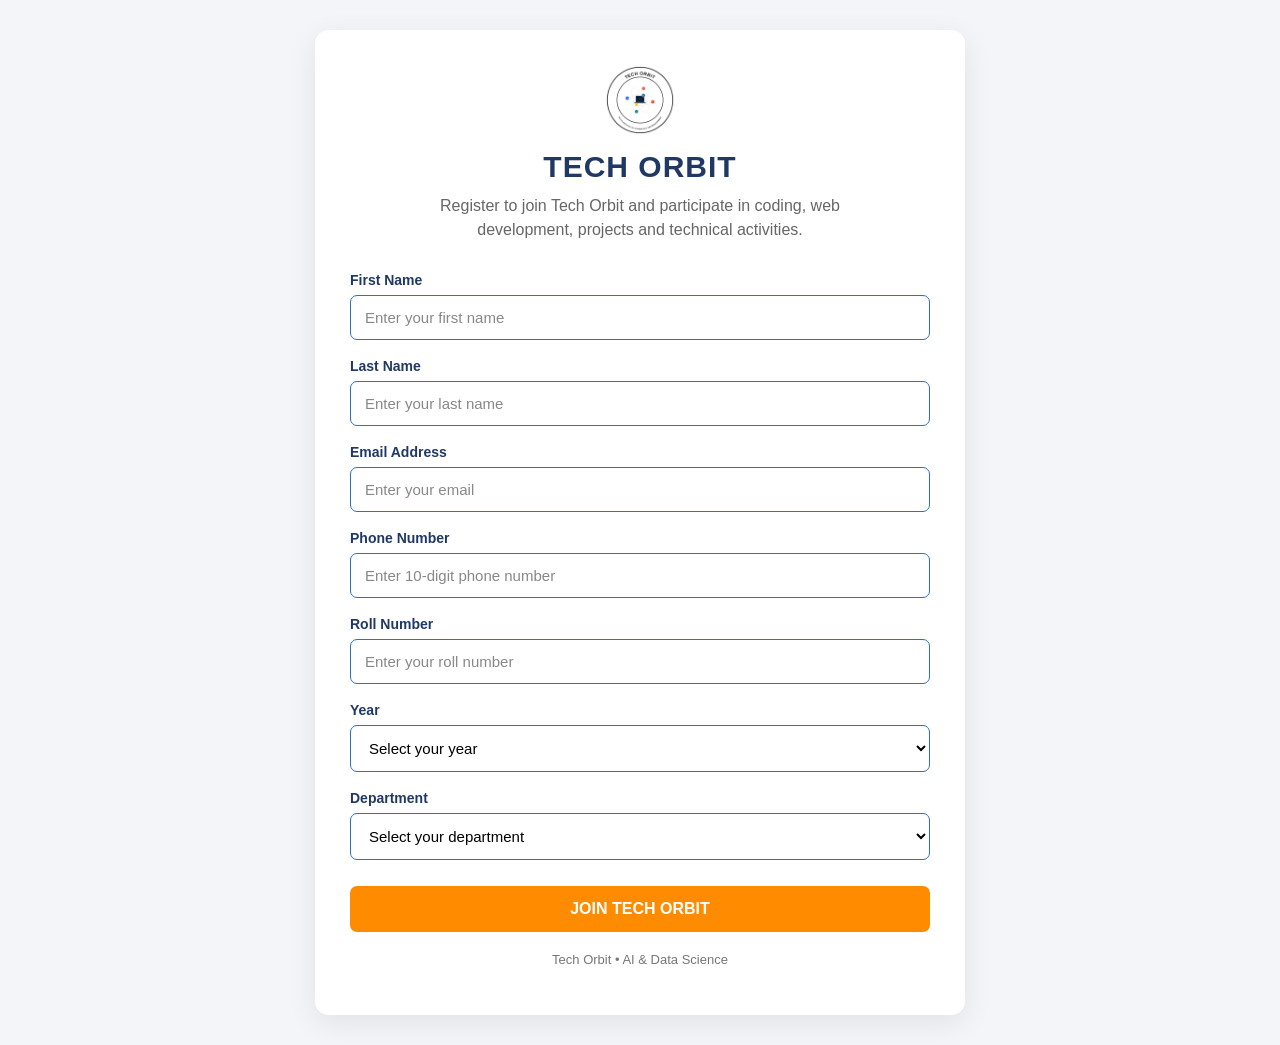
==== register.html @ 5ddd88da "Initial Tech Orbit registration project" ====
<!DOCTYPE html>
<html lang="en">
<head>
    <meta charset="UTF-8">
    <meta name="viewport" content="width=device-width, initial-scale=1.0">

    <title>Tech Orbit Registration - Test</title>
    <style>
        * {
            box-sizing: border-box;
        }

        body {
            margin: 0;
            padding: 30px 15px;
            font-family: Arial, sans-serif;
            background: #f3f5f8;
        }

        .container {
            max-width: 650px;
            margin: auto;
            background: #ffffff;
            padding: 35px;
            border-radius: 14px;
            box-shadow: 0 8px 30px rgba(0, 0, 0, 0.08);
        }

        .logo {
            display: block;
            width: 70px;
            height: 70px;
            object-fit: contain;
            margin: 0 auto 15px;
        }

        h1 {
            margin: 0;
            text-align: center;
            color: #1F3864;
            font-size: 30px;
            letter-spacing: 1px;
        }

        .subtitle {
            text-align: center;
            color: #666;
            margin: 10px auto 30px;
            line-height: 1.5;
            max-width: 500px;
        }

        .form-group {
            margin-bottom: 18px;
        }

        label {
            display: block;
            margin-bottom: 7px;
            color: #1F3864;
            font-weight: 600;
            font-size: 14px;
        }

        input,
        select {
            width: 100%;
            padding: 13px 14px;
            border: 1px solid #2E6FBE;
            border-radius: 7px;
            font-size: 15px;
            outline: none;
            background: white;
            transition: 0.2s;
        }

        input:focus,
        select:focus {
            border-color: #1F3864;
            box-shadow: 0 0 0 3px rgba(46, 111, 190, 0.12);
        }

        input::placeholder {
            color: #888;
        }

        button {
            width: 100%;
            padding: 14px;
            margin-top: 8px;
            background: #FF8C00;
            color: white;
            border: none;
            border-radius: 7px;
            font-size: 16px;
            font-weight: bold;
            cursor: pointer;
            transition: 0.2s;
        }

        button:hover {
            background: #E36C09;
        }

        .footer-text {
            text-align: center;
            color: #777;
            font-size: 13px;
            margin-top: 20px;
        }

        @media (max-width: 600px) {
            body {
                padding: 15px;
            }

            .container {
                padding: 25px 20px;
            }

            h1 {
                font-size: 25px;
            }
        }
    </style>
</head>

<body>

    <div class="container">

        <!--
            Put your Tech Orbit logo in the same folder
            and change the filename if necessary.
        -->
        <img src="logo.jpeg" alt="Tech Orbit Logo" class="logo">

        <h1>TECH ORBIT</h1>

        <p class="subtitle">
            Register to join Tech Orbit and participate in
            coding, web development, projects and technical activities.
        </p>

        <form id="form">

            <div class="form-group">
                <label for="fname">First Name</label>
                <input
                    type="text"
                    id="fname"
                    placeholder="Enter your first name"
                    required
                >
            </div>

            <div class="form-group">
                <label for="lname">Last Name</label>
                <input
                    type="text"
                    id="lname"
                    placeholder="Enter your last name"
                    required
                >
            </div>

            <div class="form-group">
                <label for="email">Email Address</label>
                <input
                    type="email"
                    id="email"
                    placeholder="Enter your email"
                    required 
                >
            </div>

            <div class="form-group">
                <label for="phone">Phone Number</label>
                <input
                    type="tel"
                    id="phone"
                    placeholder="Enter 10-digit phone number"
                    pattern="[0-9]{10}"
                    maxlength="10"
                    required
                >
            </div>

            <div class="form-group">
                <label for="roll">Roll Number</label>
                <input
                    type="text"
                    id="roll"
                    placeholder="Enter your roll number"
                    required
                >
            </div>

            <div class="form-group">
                <label for="year">Year</label>

                <select id="year" required>
                    <option value="">Select your year</option>
                    <option value="2nd Year">2nd Year</option>
                    <option value="3rd Year">3rd Year</option>
                    <option value="Final Year">Final Year</option>
                </select>
            </div>

            <div class="form-group">
                <label for="dept">Department</label>

                <select id="dept" required>
                    <option value="">Select your department</option>
                    <option value="AI&DS">Artificial intelligence & Data Science</option>
                    </select>
            </div>

            <button type="submit">
                JOIN TECH ORBIT
            </button>

        </form>

        <p class="footer-text">
            Tech Orbit • AI & Data Science
        </p>

    </div>


    <script>

        document.getElementById("form").addEventListener("submit", function(e) {

            e.preventDefault();

            const data = {
                timestamp: new Date().toLocaleString(),

                firstName:
                    document.getElementById("fname").value.trim(),

                lastName:
                    document.getElementById("lname").value.trim(),

                email:
                    document.getElementById("email").value.trim(),

                phone:
                    document.getElementById("phone").value.trim(),

                rollNo:
                    document.getElementById("roll").value.trim(),

                year:
                    document.getElementById("year").value,

                department:
                    document.getElementById("dept").value
            };


            // Save registration locally
            let registrations =
                JSON.parse(localStorage.getItem("registrations")) || [];

            registrations.push(data);

            localStorage.setItem(
                "registrations",
                JSON.stringify(registrations)
            );


            alert(
                "Registration Successful!\n\n" +
                "Thank you for joining Tech Orbit!"
            );


            this.reset();

        });

    </script>

</body>
</html>
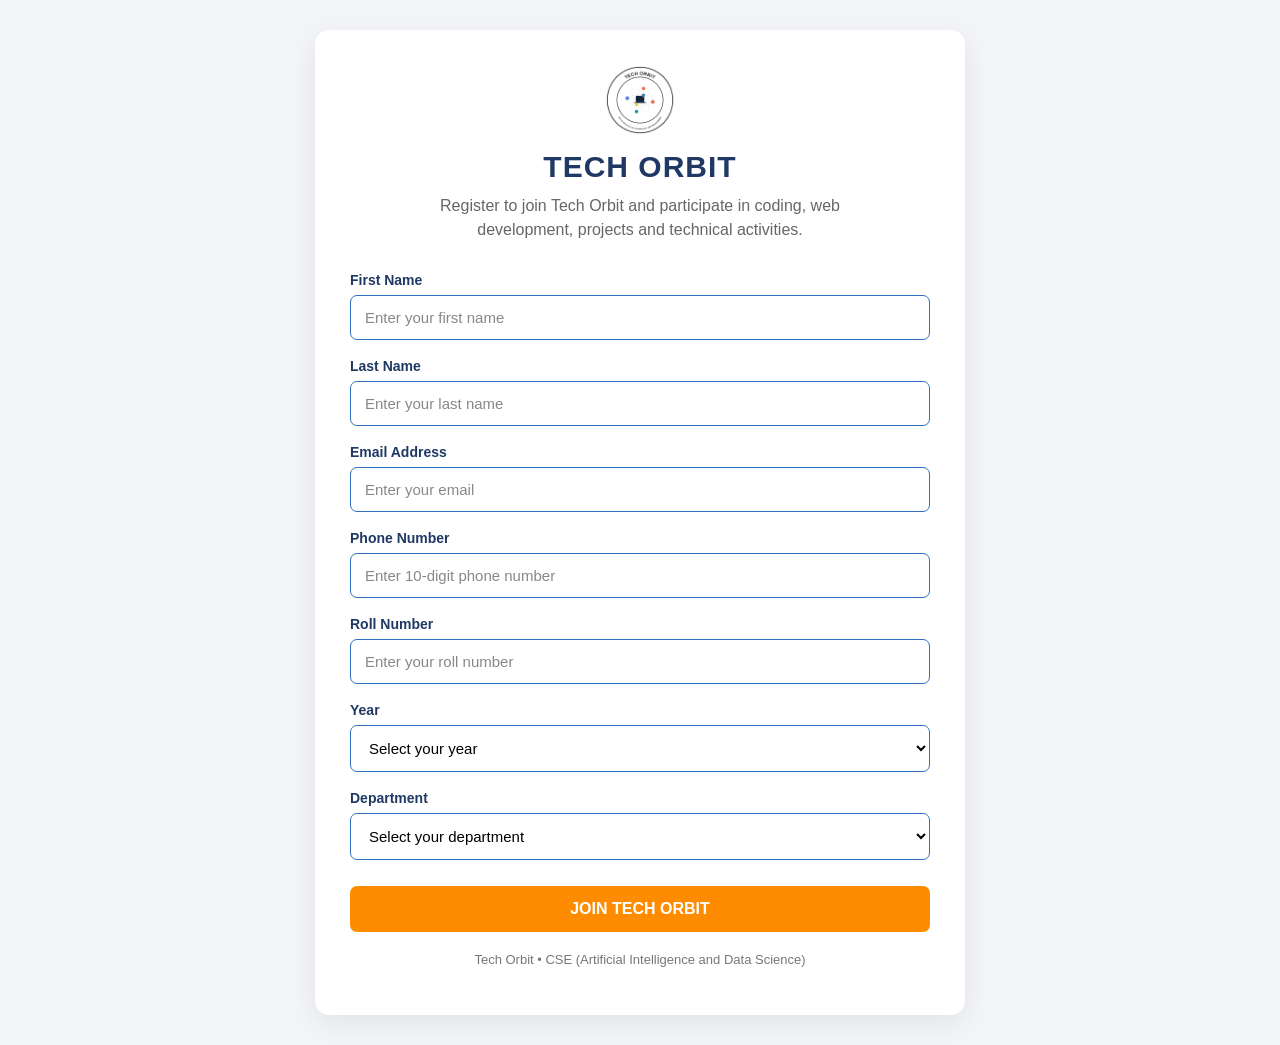
==== commit b1824122: "Add Supabase admin dashboard" ====
--- a/register.html
+++ b/register.html
@@ -1,289 +1,419 @@
-<!DOCTYPE html>
+<!doctype html>
 <html lang="en">
-<head>
-    <meta charset="UTF-8">
-    <meta name="viewport" content="width=device-width, initial-scale=1.0">
-
-    <title>Tech Orbit Registration - Test</title>
+  <head>
+    <meta charset="UTF-8" />
+    <meta name="viewport" content="width=device-width, initial-scale=1.0" />
+
+    <title>Tech Orbit Registration</title>
+
     <style>
-        * {
-            box-sizing: border-box;
+      * {
+        box-sizing: border-box;
+      }
+
+      body {
+        margin: 0;
+        padding: 30px 15px;
+        font-family: Arial, sans-serif;
+        background: #f3f5f8;
+      }
+
+      .container {
+        max-width: 650px;
+        margin: auto;
+        background: #ffffff;
+        padding: 35px;
+        border-radius: 14px;
+        box-shadow: 0 8px 30px rgba(0, 0, 0, 0.08);
+      }
+
+      .logo {
+        display: block;
+        width: 70px;
+        height: 70px;
+        object-fit: contain;
+        margin: 0 auto 15px;
+      }
+
+      h1 {
+        margin: 0;
+        text-align: center;
+        color: #1f3864;
+        font-size: 30px;
+        letter-spacing: 1px;
+      }
+
+      .subtitle {
+        text-align: center;
+        color: #666;
+        margin: 10px auto 30px;
+        line-height: 1.5;
+        max-width: 500px;
+      }
+
+      .form-group {
+        margin-bottom: 18px;
+      }
+
+      label {
+        display: block;
+        margin-bottom: 7px;
+        color: #1f3864;
+        font-weight: 600;
+        font-size: 14px;
+      }
+
+      input,
+      select {
+        width: 100%;
+        padding: 13px 14px;
+        border: 1px solid #2e6fbe;
+        border-radius: 7px;
+        font-size: 15px;
+        outline: none;
+        background: white;
+        transition: 0.2s;
+      }
+
+      input:focus,
+      select:focus {
+        border-color: #1f3864;
+        box-shadow: 0 0 0 3px rgba(46, 111, 190, 0.12);
+      }
+
+      input::placeholder {
+        color: #888;
+      }
+
+      button {
+        width: 100%;
+        padding: 14px;
+        margin-top: 8px;
+        background: #ff8c00;
+        color: white;
+        border: none;
+        border-radius: 7px;
+        font-size: 16px;
+        font-weight: bold;
+        cursor: pointer;
+        transition: 0.2s;
+      }
+
+      button:hover {
+        background: #e36c09;
+      }
+
+      button:disabled {
+        background: #999;
+        cursor: not-allowed;
+      }
+
+      .footer-text {
+        text-align: center;
+        color: #777;
+        font-size: 13px;
+        margin-top: 20px;
+      }
+
+      .status {
+        display: none;
+        margin-top: 15px;
+        padding: 12px;
+        border-radius: 7px;
+        text-align: center;
+        font-size: 14px;
+      }
+
+      .success {
+        display: block;
+        background: #e8f7ee;
+        color: #18743a;
+      }
+
+      .error {
+        display: block;
+        background: #fdeaea;
+        color: #b42318;
+      }
+
+      @media (max-width: 600px) {
+        body {
+          padding: 15px;
         }
 
-        body {
-            margin: 0;
-            padding: 30px 15px;
-            font-family: Arial, sans-serif;
-            background: #f3f5f8;
+        .container {
+          padding: 25px 20px;
         }
 
-        .container {
-            max-width: 650px;
-            margin: auto;
-            background: #ffffff;
-            padding: 35px;
-            border-radius: 14px;
-            box-shadow: 0 8px 30px rgba(0, 0, 0, 0.08);
+        h1 {
+          font-size: 25px;
         }
-
-        .logo {
-            display: block;
-            width: 70px;
-            height: 70px;
-            object-fit: contain;
-            margin: 0 auto 15px;
+      }
+    </style>
+  </head>
+
+  <body>
+    <div class="container">
+      <!-- Tech Orbit Logo -->
+      <img src="logo.jpeg" alt="Tech Orbit Logo" class="logo" />
+
+      <h1>TECH ORBIT</h1>
+
+      <p class="subtitle">
+        Register to join Tech Orbit and participate in coding, web development,
+        projects and technical activities.
+      </p>
+
+      <form id="form">
+        <!-- First Name -->
+        <div class="form-group">
+          <label for="fname"> First Name </label>
+
+          <input
+            type="text"
+            id="fname"
+            placeholder="Enter your first name"
+            required
+          />
+        </div>
+
+        <!-- Last Name -->
+        <div class="form-group">
+          <label for="lname"> Last Name </label>
+
+          <input
+            type="text"
+            id="lname"
+            placeholder="Enter your last name"
+            required
+          />
+        </div>
+
+        <!-- Email -->
+        <div class="form-group">
+          <label for="email"> Email Address </label>
+
+          <input
+            type="email"
+            id="email"
+            placeholder="Enter your email"
+            required
+          />
+        </div>
+
+        <!-- Phone -->
+        <div class="form-group">
+          <label for="phone"> Phone Number </label>
+
+          <input
+            type="tel"
+            id="phone"
+            placeholder="Enter 10-digit phone number"
+            pattern="[0-9]{10}"
+            maxlength="10"
+            inputmode="numeric"
+            required
+          />
+        </div>
+
+        <!-- Roll Number -->
+        <div class="form-group">
+          <label for="roll"> Roll Number </label>
+
+          <input
+            type="text"
+            id="roll"
+            placeholder="Enter your roll number"
+            required
+          />
+        </div>
+
+        <!-- Year -->
+        <div class="form-group">
+          <label for="year"> Year </label>
+
+          <select id="year" required>
+            <option value="">Select your year</option>
+
+            <option value="2nd Year">2nd Year</option>
+
+            <option value="3rd Year">3rd Year</option>
+
+            <option value="Final Year">Final Year</option>
+          </select>
+        </div>
+
+        <!-- Department -->
+        <div class="form-group">
+          <label for="dept"> Department </label>
+
+          <select id="dept" required>
+            <option value="">Select your department</option>
+
+            <option value="CSE (Artificial Intelligence and Data Science)">
+              CSE (Artificial Intelligence and Data Science)
+            </option>
+          </select>
+        </div>
+
+        <!-- Submit -->
+        <button type="submit" id="submitBtn">JOIN TECH ORBIT</button>
+
+        <!-- Status message -->
+        <div id="status" class="status"></div>
+      </form>
+
+      <p class="footer-text">
+        Tech Orbit • CSE (Artificial Intelligence and Data Science)
+      </p>
+    </div>
+
+    <script>
+      // =====================================================
+      // SUPABASE CONFIGURATION
+      // =====================================================
+
+const SUPABASE_URL =
+    "https://seltfnpxbmekyskxztmv.supabase.co";
+
+      const SUPABASE_KEY = "sb_publishable_Euu6tTc4yeQBhMvWo1VuNQ_vBKvxhs9";
+
+      // =====================================================
+      // FORM
+      // =====================================================
+
+      const form = document.getElementById("form");
+
+      const submitButton = document.getElementById("submitBtn");
+
+      const status = document.getElementById("status");
+
+      // =====================================================
+      // SHOW STATUS
+      // =====================================================
+
+      function showStatus(message, type) {
+        status.textContent = message;
+
+        status.className = "status " + type;
+      }
+
+      // =====================================================
+      // SUBMIT REGISTRATION
+      // =====================================================
+
+      form.addEventListener("submit", async function (event) {
+        event.preventDefault();
+
+        // Disable button
+        submitButton.disabled = true;
+
+        submitButton.textContent = "SUBMITTING...";
+
+        status.className = "status";
+
+        status.textContent = "";
+
+        // =================================================
+        // GET FORM DATA
+        // =================================================
+
+        const registration = {
+          first_name: document.getElementById("fname").value.trim(),
+
+          last_name: document.getElementById("lname").value.trim(),
+
+          email: document.getElementById("email").value.trim(),
+
+          phone: document.getElementById("phone").value.trim(),
+
+          roll_no: document.getElementById("roll").value.trim(),
+
+          year: document.getElementById("year").value,
+
+          department: document.getElementById("dept").value,
+        };
+
+        try {
+          // =================================================
+          // SEND DATA TO SUPABASE
+          // =================================================
+
+          const response = await fetch(
+            SUPABASE_URL + "/rest/v1/registrations",
+            {
+              method: "POST",
+
+              headers: {
+                "Content-Type": "application/json",
+
+                apikey: SUPABASE_KEY,
+
+                Authorization: "Bearer " + SUPABASE_KEY,
+
+                Prefer: "return=minimal",
+              },
+
+              body: JSON.stringify(registration),
+            },
+          );
+
+          // =================================================
+          // CHECK RESPONSE
+          // =================================================
+
+          if (!response.ok) {
+            let errorMessage = "Registration failed.";
+
+            try {
+              const errorData = await response.json();
+
+              console.error("Supabase error:", errorData);
+
+              errorMessage =
+                errorData.message || errorData.error || errorMessage;
+            } catch (jsonError) {
+              console.error("Could not read error:", jsonError);
+            }
+
+            throw new Error(errorMessage);
+          }
+
+          // =================================================
+          // SUCCESS
+          // =================================================
+
+          console.log("Registration successful:", registration);
+
+          showStatus(
+            "Registration successful! 🎉 Thank you for joining Tech Orbit.",
+            "success",
+          );
+
+          alert(
+            "Registration Successful! 🎉\n\n" +
+              "Thank you for joining Tech Orbit!",
+          );
+
+          // Clear form
+          form.reset();
+        } catch (error) {
+          // =====================================================
+          // ERROR
+          // =====================================================
+
+          console.error("Registration failed:", error);
+
+          showStatus("Registration failed: " + error.message, "error");
+
+          alert("Registration failed.\n\n" + error.message);
         }
 
-        h1 {
-            margin: 0;
-            text-align: center;
-            color: #1F3864;
-            font-size: 30px;
-            letter-spacing: 1px;
-        }
-
-        .subtitle {
-            text-align: center;
-            color: #666;
-            margin: 10px auto 30px;
-            line-height: 1.5;
-            max-width: 500px;
-        }
-
-        .form-group {
-            margin-bottom: 18px;
-        }
-
-        label {
-            display: block;
-            margin-bottom: 7px;
-            color: #1F3864;
-            font-weight: 600;
-            font-size: 14px;
-        }
-
-        input,
-        select {
-            width: 100%;
-            padding: 13px 14px;
-            border: 1px solid #2E6FBE;
-            border-radius: 7px;
-            font-size: 15px;
-            outline: none;
-            background: white;
-            transition: 0.2s;
-        }
-
-        input:focus,
-        select:focus {
-            border-color: #1F3864;
-            box-shadow: 0 0 0 3px rgba(46, 111, 190, 0.12);
-        }
-
-        input::placeholder {
-            color: #888;
-        }
-
-        button {
-            width: 100%;
-            padding: 14px;
-            margin-top: 8px;
-            background: #FF8C00;
-            color: white;
-            border: none;
-            border-radius: 7px;
-            font-size: 16px;
-            font-weight: bold;
-            cursor: pointer;
-            transition: 0.2s;
-        }
-
-        button:hover {
-            background: #E36C09;
-        }
-
-        .footer-text {
-            text-align: center;
-            color: #777;
-            font-size: 13px;
-            margin-top: 20px;
-        }
-
-        @media (max-width: 600px) {
-            body {
-                padding: 15px;
-            }
-
-            .container {
-                padding: 25px 20px;
-            }
-
-            h1 {
-                font-size: 25px;
-            }
-        }
-    </style>
-</head>
-
-<body>
-
-    <div class="container">
-
-        <!--
-            Put your Tech Orbit logo in the same folder
-            and change the filename if necessary.
-        -->
-        <img src="logo.jpeg" alt="Tech Orbit Logo" class="logo">
-
-        <h1>TECH ORBIT</h1>
-
-        <p class="subtitle">
-            Register to join Tech Orbit and participate in
-            coding, web development, projects and technical activities.
-        </p>
-
-        <form id="form">
-
-            <div class="form-group">
-                <label for="fname">First Name</label>
-                <input
-                    type="text"
-                    id="fname"
-                    placeholder="Enter your first name"
-                    required
-                >
-            </div>
-
-            <div class="form-group">
-                <label for="lname">Last Name</label>
-                <input
-                    type="text"
-                    id="lname"
-                    placeholder="Enter your last name"
-                    required
-                >
-            </div>
-
-            <div class="form-group">
-                <label for="email">Email Address</label>
-                <input
-                    type="email"
-                    id="email"
-                    placeholder="Enter your email"
-                    required 
-                >
-            </div>
-
-            <div class="form-group">
-                <label for="phone">Phone Number</label>
-                <input
-                    type="tel"
-                    id="phone"
-                    placeholder="Enter 10-digit phone number"
-                    pattern="[0-9]{10}"
-                    maxlength="10"
-                    required
-                >
-            </div>
-
-            <div class="form-group">
-                <label for="roll">Roll Number</label>
-                <input
-                    type="text"
-                    id="roll"
-                    placeholder="Enter your roll number"
-                    required
-                >
-            </div>
-
-            <div class="form-group">
-                <label for="year">Year</label>
-
-                <select id="year" required>
-                    <option value="">Select your year</option>
-                    <option value="2nd Year">2nd Year</option>
-                    <option value="3rd Year">3rd Year</option>
-                    <option value="Final Year">Final Year</option>
-                </select>
-            </div>
-
-            <div class="form-group">
-                <label for="dept">Department</label>
-
-                <select id="dept" required>
-                    <option value="">Select your department</option>
-                    <option value="AI&DS">Artificial intelligence & Data Science</option>
-                    </select>
-            </div>
-
-            <button type="submit">
-                JOIN TECH ORBIT
-            </button>
-
-        </form>
-
-        <p class="footer-text">
-            Tech Orbit • AI & Data Science
-        </p>
-
-    </div>
-
-
-    <script>
-
-        document.getElementById("form").addEventListener("submit", function(e) {
-
-            e.preventDefault();
-
-            const data = {
-                timestamp: new Date().toLocaleString(),
-
-                firstName:
-                    document.getElementById("fname").value.trim(),
-
-                lastName:
-                    document.getElementById("lname").value.trim(),
-
-                email:
-                    document.getElementById("email").value.trim(),
-
-                phone:
-                    document.getElementById("phone").value.trim(),
-
-                rollNo:
-                    document.getElementById("roll").value.trim(),
-
-                year:
-                    document.getElementById("year").value,
-
-                department:
-                    document.getElementById("dept").value
-            };
-
-
-            // Save registration locally
-            let registrations =
-                JSON.parse(localStorage.getItem("registrations")) || [];
-
-            registrations.push(data);
-
-            localStorage.setItem(
-                "registrations",
-                JSON.stringify(registrations)
-            );
-
-
-            alert(
-                "Registration Successful!\n\n" +
-                "Thank you for joining Tech Orbit!"
-            );
-
-
-            this.reset();
-
-        });
-
+        // Enable button
+        submitButton.disabled = false;
+
+        submitButton.textContent = "JOIN TECH ORBIT";
+      });
     </script>
-
-</body>
-</html>+  </body>
+</html>
